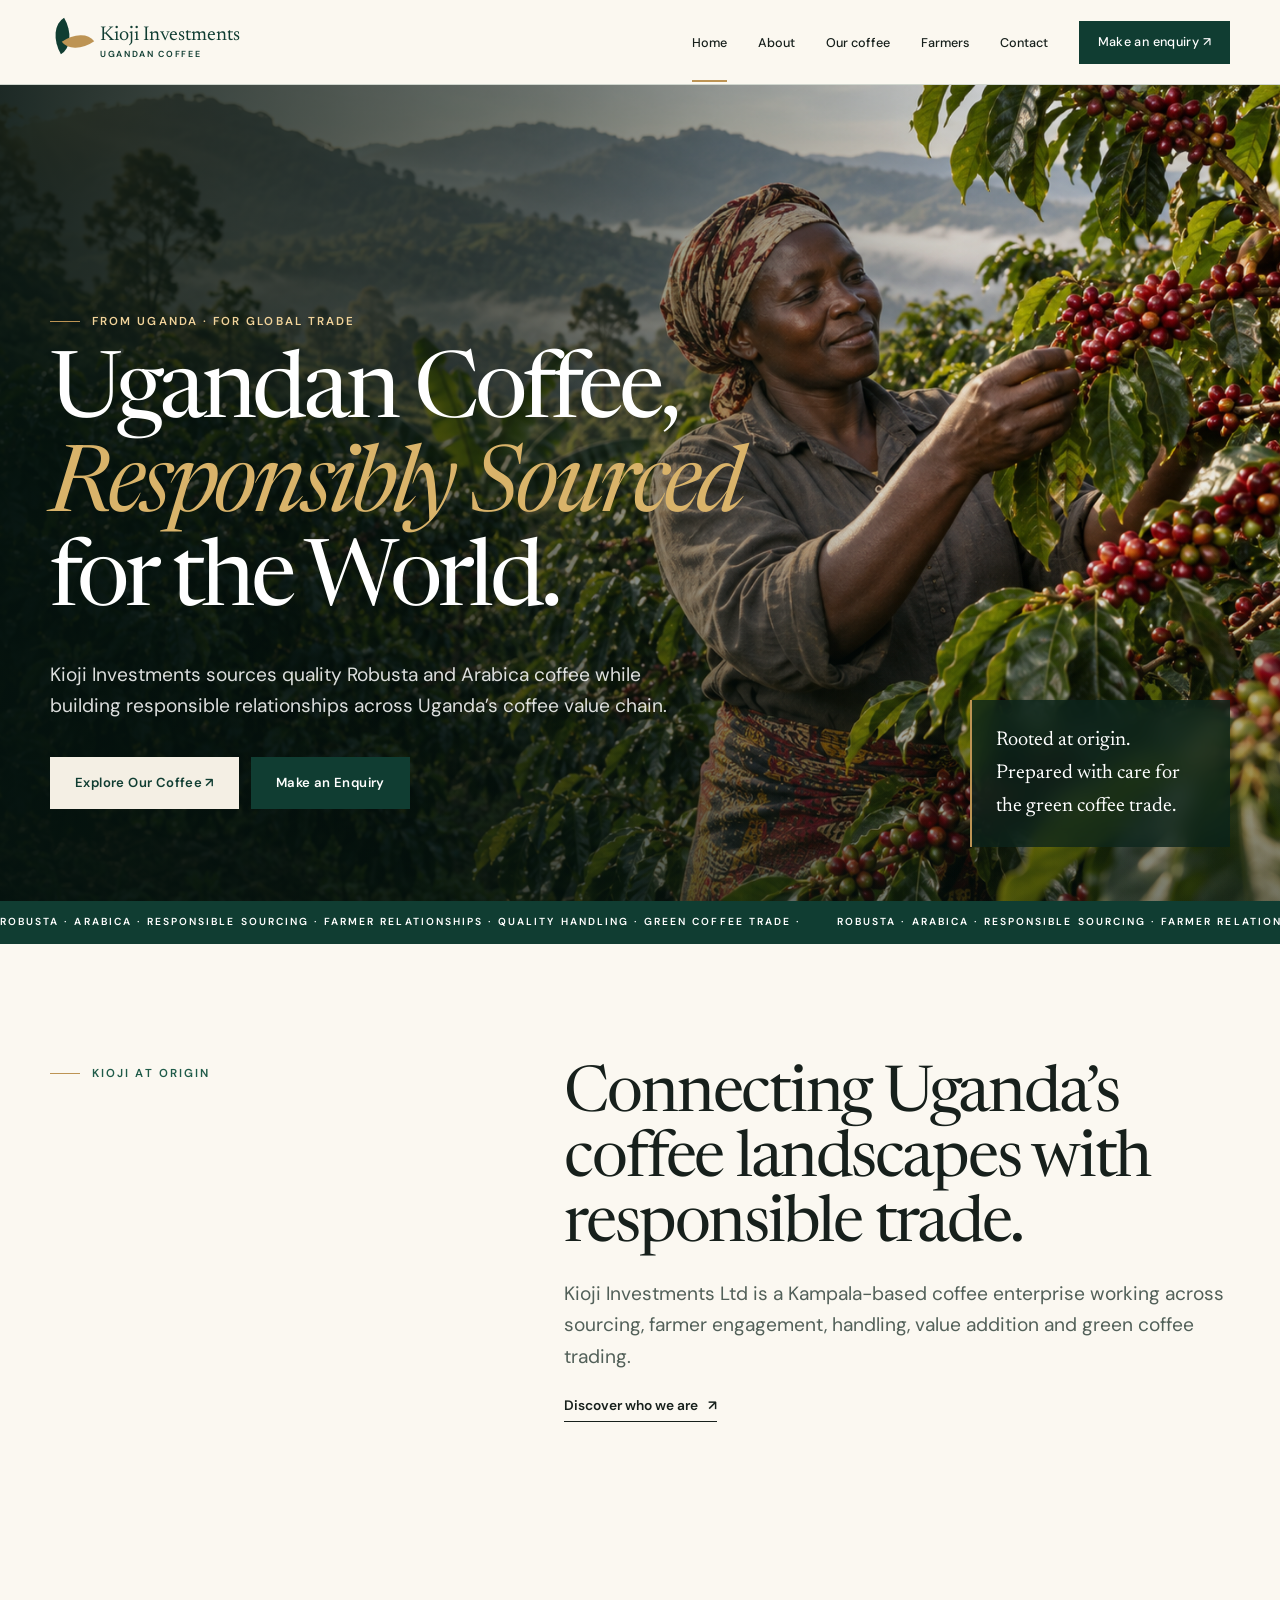
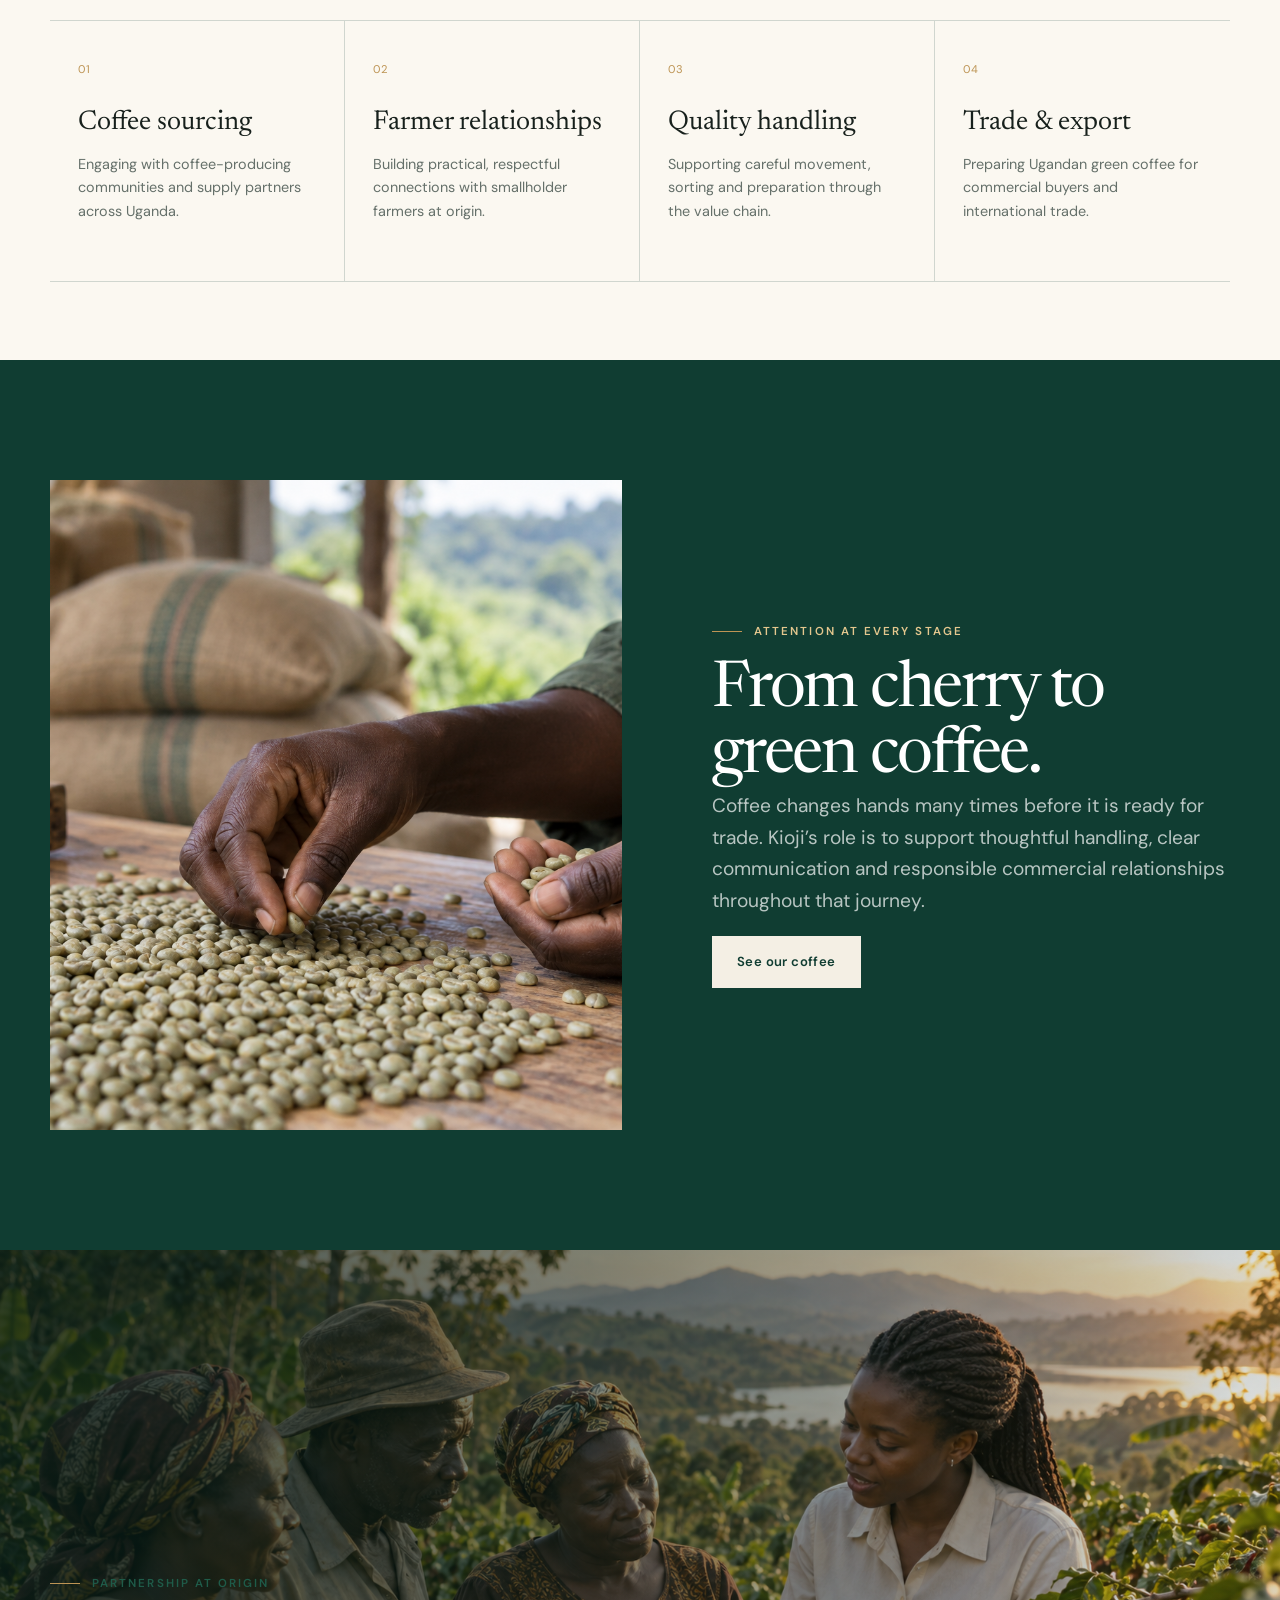
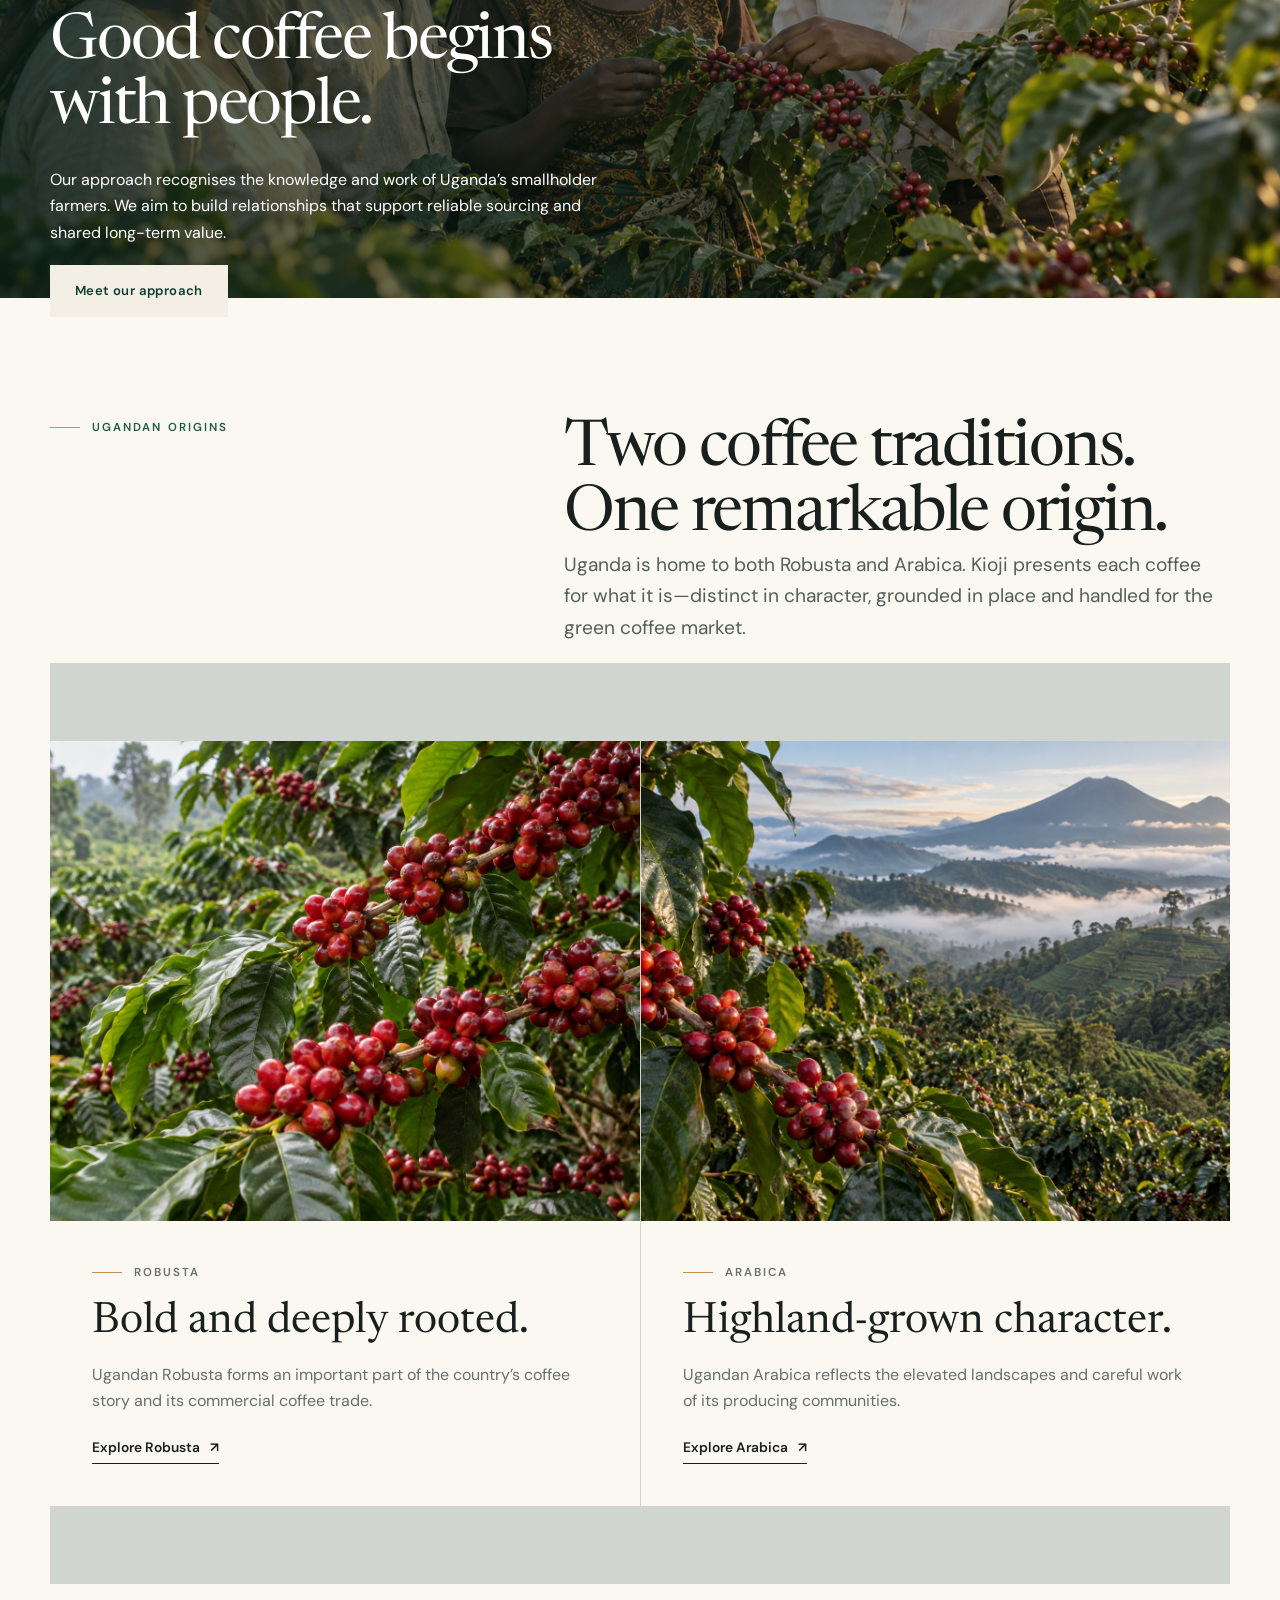
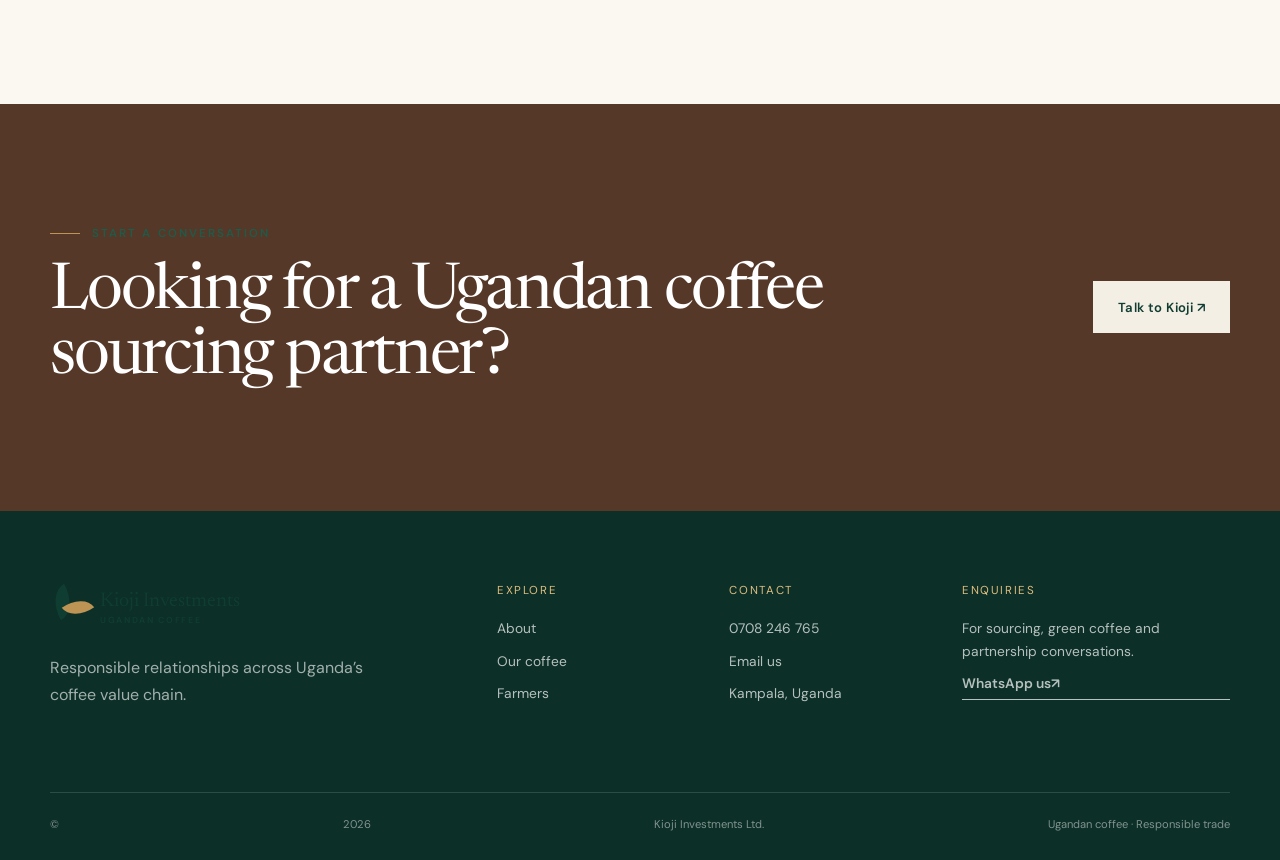
==== index.html @ 65d6e194 "Build complete Kioji Investments website" ====
<!doctype html><html lang="en"><head><meta charset="utf-8"><meta name="viewport" content="width=device-width,initial-scale=1"><title>Kioji Investments Ltd | Ugandan Coffee Sourcing & Export</title><meta name="description" content="Kioji Investments sources Ugandan Robusta and Arabica coffee and works responsibly across Uganda's coffee value chain."><link rel="icon" href="favicon.svg"><link rel="stylesheet" href="assets/styles.css"></head><body>
<header class="site-header"><div class="container header-inner"><a class="brand" href="index.html"><span class="brand-mark"></span><span class="brand-text">Kioji Investments<small>Ugandan coffee</small></span></a><button class="menu-toggle" aria-expanded="false" aria-label="Open navigation">Menu</button><nav class="nav"><a class="active" href="index.html">Home</a><a href="about.html">About</a><a href="coffee.html">Our coffee</a><a href="farmers.html">Farmers</a><a href="contact.html">Contact</a><a class="btn" href="contact.html">Make an enquiry ↗</a></nav></div></header>
<main>
<section class="hero"><div class="hero-media"><img src="assets/images/hero-ugandan-coffee-farmer.png" alt="Coffee farmer harvesting ripe cherries on a Ugandan farm"></div><div class="container"><div class="hero-content"><p class="eyebrow">From Uganda · For global trade</p><h1>Ugandan Coffee, <span>Responsibly Sourced</span> for the World.</h1><p class="hero-copy">Kioji Investments sources quality Robusta and Arabica coffee while building responsible relationships across Uganda’s coffee value chain.</p><div class="actions"><a class="btn btn-light" href="coffee.html">Explore Our Coffee ↗</a><a class="btn" href="contact.html">Make an Enquiry</a></div></div></div><aside class="hero-note">Rooted at origin. Prepared with care for the green coffee trade.</aside></section>
<div class="ticker"><span>Robusta · Arabica · Responsible sourcing · Farmer relationships · Quality handling · Green coffee trade ·</span><span>Robusta · Arabica · Responsible sourcing · Farmer relationships · Quality handling · Green coffee trade ·</span></div>
<section class="section"><div class="container intro-grid reveal"><div><p class="eyebrow">Kioji at origin</p></div><div><h2>Connecting Uganda’s coffee landscapes with responsible trade.</h2><div class="intro-text"><p class="lede">Kioji Investments Ltd is a Kampala-based coffee enterprise working across sourcing, farmer engagement, handling, value addition and green coffee trading.</p><a class="link" href="about.html">Discover who we are</a></div></div></div></section>
<section class="section-sm"><div class="container pillars reveal"><article class="pillar"><span class="number">01</span><h3>Coffee sourcing</h3><p>Engaging with coffee-producing communities and supply partners across Uganda.</p></article><article class="pillar"><span class="number">02</span><h3>Farmer relationships</h3><p>Building practical, respectful connections with smallholder farmers at origin.</p></article><article class="pillar"><span class="number">03</span><h3>Quality handling</h3><p>Supporting careful movement, sorting and preparation through the value chain.</p></article><article class="pillar"><span class="number">04</span><h3>Trade & export</h3><p>Preparing Ugandan green coffee for commercial buyers and international trade.</p></article></div></section>
<section class="section dark"><div class="container split reveal"><div class="image-frame image-tall"><img src="assets/images/green-bean-inspection.png" alt="Green coffee beans being inspected by hand"></div><div><p class="eyebrow">Attention at every stage</p><h2>From cherry to green coffee.</h2><p class="lede">Coffee changes hands many times before it is ready for trade. Kioji’s role is to support thoughtful handling, clear communication and responsible commercial relationships throughout that journey.</p><a class="btn btn-light" href="coffee.html">See our coffee</a></div></div></section>
<section class="photo-band"><img src="assets/images/farmer-partnership.png" alt="Coffee farmers discussing ripe cherries with a sourcing representative"><div class="photo-band-content reveal"><p class="eyebrow">Partnership at origin</p><h2>Good coffee begins with people.</h2><p>Our approach recognises the knowledge and work of Uganda’s smallholder farmers. We aim to build relationships that support reliable sourcing and shared long-term value.</p><a class="btn btn-light" href="farmers.html">Meet our approach</a></div></section>
<section class="section"><div class="container"><div class="intro-grid reveal"><p class="eyebrow">Ugandan origins</p><div><h2>Two coffee traditions. One remarkable origin.</h2><p class="lede">Uganda is home to both Robusta and Arabica. Kioji presents each coffee for what it is—distinct in character, grounded in place and handled for the green coffee market.</p></div></div><div class="coffee-showcase section-sm reveal"><article class="coffee-panel"><div class="photo"><img src="assets/images/robusta-cherries.png" alt="Ripe Robusta coffee cherries"></div><div class="coffee-copy"><p class="eyebrow">Robusta</p><h3>Bold and deeply rooted.</h3><p>Ugandan Robusta forms an important part of the country’s coffee story and its commercial coffee trade.</p><a class="link" href="coffee.html#robusta">Explore Robusta</a></div></article><article class="coffee-panel"><div class="photo"><img src="assets/images/arabica-highlands.png" alt="Arabica coffee growing in Uganda's highlands"></div><div class="coffee-copy"><p class="eyebrow">Arabica</p><h3>Highland-grown character.</h3><p>Ugandan Arabica reflects the elevated landscapes and careful work of its producing communities.</p><a class="link" href="coffee.html#arabica">Explore Arabica</a></div></article></div></div></section>
<section class="section cta"><div class="container cta-inner reveal"><div><p class="eyebrow">Start a conversation</p><h2>Looking for a Ugandan coffee sourcing partner?</h2></div><a class="btn btn-light" href="contact.html">Talk to Kioji ↗</a></div></section>
</main>
<footer class="site-footer"><div class="container"><div class="footer-grid"><div class="footer-brand"><a class="brand" href="index.html"><span class="brand-mark"></span><span class="brand-text">Kioji Investments<small>Ugandan coffee</small></span></a><p>Responsible relationships across Uganda’s coffee value chain.</p></div><div class="footer-col"><h3>Explore</h3><a href="about.html">About</a><a href="coffee.html">Our coffee</a><a href="farmers.html">Farmers</a></div><div class="footer-col"><h3>Contact</h3><a href="tel:+256708246765">0708 246 765</a><a href="mailto:aruoivan66@gmail.com">Email us</a><p>Kampala, Uganda</p></div><div class="footer-col"><h3>Enquiries</h3><p>For sourcing, green coffee and partnership conversations.</p><a class="link" href="https://wa.me/256708246765">WhatsApp us</a></div></div><div class="footer-bottom">© <span data-year></span> Kioji Investments Ltd.<span>Ugandan coffee · Responsible trade</span></div></div></footer><script src="assets/script.js"></script></body></html>
---- assets/styles.css ----
@import url('https://fonts.googleapis.com/css2?family=DM+Sans:wght@400;500;600&family=Newsreader:opsz,wght@6..72,400;6..72,500&display=swap');

:root{--green:#103d32;--green-2:#1f5b49;--brown:#563829;--cream:#f4efe4;--paper:#fbf8f1;--gold:#bd9454;--ink:#17201c;--muted:#65706a;--line:rgba(16,61,50,.18);--serif:'Newsreader',Georgia,serif;--sans:'DM Sans',Arial,sans-serif}
*{box-sizing:border-box}html{scroll-behavior:smooth}body{margin:0;background:var(--paper);color:var(--ink);font-family:var(--sans);font-size:16px;line-height:1.65}body.menu-open{overflow:hidden}img{display:block;width:100%;height:100%;object-fit:cover}a{color:inherit;text-decoration:none}button,input,textarea{font:inherit}.container{width:min(1180px,calc(100% - 48px));margin-inline:auto}.eyebrow{display:flex;align-items:center;gap:12px;margin:0 0 18px;color:var(--green-2);font-size:.72rem;font-weight:600;letter-spacing:.18em;text-transform:uppercase}.eyebrow:before{content:'';width:30px;height:1px;background:var(--gold)}h1,h2,h3{font-family:var(--serif);font-weight:400;line-height:1.02;margin:0}h1{font-size:clamp(3.1rem,7.2vw,7rem);letter-spacing:-.045em}h2{font-size:clamp(2.5rem,5vw,4.8rem);letter-spacing:-.035em}h3{font-size:clamp(1.55rem,2.2vw,2.25rem)}p{margin:0 0 1.2rem}.lede{font-size:clamp(1.05rem,1.5vw,1.25rem);color:#526059;max-width:660px}.btn{display:inline-flex;align-items:center;justify-content:center;gap:12px;min-height:52px;padding:0 24px;border:1px solid var(--green);background:var(--green);color:#fff;font-size:.82rem;font-weight:600;letter-spacing:.03em;transition:.25s}.btn:hover{background:var(--brown);border-color:var(--brown);transform:translateY(-2px)}.btn-light{background:var(--cream);border-color:var(--cream);color:var(--green)}.btn-outline{background:transparent;color:var(--green)}.btn-outline:hover{color:#fff}.link{display:inline-flex;gap:10px;align-items:center;border-bottom:1px solid currentColor;padding-bottom:4px;font-size:.86rem;font-weight:600}.link:after{content:'↗'}

.site-header{position:relative;z-index:40;background:rgba(251,248,241,.95);border-bottom:1px solid var(--line)}.header-inner{height:84px;display:flex;align-items:center;justify-content:space-between}.brand{display:flex;align-items:center;gap:12px;color:var(--green)}.brand-mark{width:38px;height:46px;position:relative}.brand-mark:before,.brand-mark:after{content:'';position:absolute;background:var(--green);border-radius:100% 0 100% 0}.brand-mark:before{width:21px;height:30px;left:2px;top:2px;transform:rotate(-30deg)}.brand-mark:after{width:18px;height:27px;right:1px;top:9px;transform:rotate(55deg);background:var(--gold)}.brand-text{font-family:var(--serif);font-size:1.25rem;line-height:.9}.brand-text small{display:block;margin-top:7px;font-family:var(--sans);font-size:.55rem;font-weight:600;letter-spacing:.19em;text-transform:uppercase}.nav{display:flex;align-items:center;gap:31px}.nav a{font-size:.79rem;font-weight:500}.nav a:not(.btn){padding:31px 0 27px;border-bottom:2px solid transparent}.nav a.active,.nav a:not(.btn):hover{border-color:var(--gold)}.nav .btn{min-height:43px;padding-inline:18px}.menu-toggle{display:none;border:1px solid var(--line);background:none;width:48px;height:44px;color:var(--green)}

.hero{position:relative;min-height:calc(100svh - 84px);display:grid;align-items:end;color:#fff;overflow:hidden;background:#142b24}.hero-media{position:absolute;inset:0}.hero-media:after{content:'';position:absolute;inset:0;background:linear-gradient(90deg,rgba(5,19,15,.9) 0%,rgba(5,19,15,.54) 43%,rgba(5,19,15,.08) 75%),linear-gradient(0deg,rgba(5,19,15,.48),transparent 45%)}.hero-media img{object-position:center}.hero-content{position:relative;z-index:1;padding:80px 0 92px;width:min(760px,70%)}.hero .eyebrow{color:#f2d49b}.hero h1 span{color:#d9b36a;font-style:italic}.hero-copy{max-width:650px;margin:28px 0 35px;font-size:clamp(1.05rem,1.5vw,1.25rem);color:rgba(255,255,255,.86)}.actions{display:flex;gap:12px;flex-wrap:wrap}.hero-note{position:absolute;z-index:2;right:max(24px,calc((100% - 1180px)/2));bottom:54px;width:260px;padding:24px;border-left:2px solid var(--gold);background:rgba(9,34,27,.74);backdrop-filter:blur(12px);font-family:var(--serif);font-size:1.25rem}.ticker{background:var(--green);color:#fff;overflow:hidden;padding:13px 0;font-size:.64rem;font-weight:600;letter-spacing:.2em;text-transform:uppercase;white-space:nowrap}.ticker span{display:inline-block;padding-right:36px}.section{padding:120px 0}.section-sm{padding:78px 0}.intro-grid{display:grid;grid-template-columns:.75fr 1.25fr;gap:9vw;align-items:start}.intro-grid h2{max-width:700px}.intro-text{padding-top:18px}.split{display:grid;grid-template-columns:1.05fr .95fr;gap:7vw;align-items:center}.image-tall{height:650px}.image-frame{position:relative}.image-frame:after{content:'';position:absolute;inset:18px -18px -18px 18px;border:1px solid var(--gold);z-index:-1}.dark{background:var(--green);color:#fff}.dark .eyebrow{color:#e4c78e}.dark .lede{color:rgba(255,255,255,.7)}

.pillars{display:grid;grid-template-columns:repeat(4,1fr);border-top:1px solid var(--line);border-bottom:1px solid var(--line)}.pillar{padding:34px 28px 38px;border-right:1px solid var(--line)}.pillar:last-child{border:0}.number{color:var(--gold);font-size:.7rem;letter-spacing:.13em}.pillar h3{margin:28px 0 16px;font-size:1.7rem}.pillar p{font-size:.9rem;color:var(--muted)}.photo-band{height:72vh;min-height:520px;position:relative;color:#fff}.photo-band:after{content:'';position:absolute;inset:0;background:linear-gradient(90deg,rgba(9,30,24,.82),rgba(9,30,24,.12))}.photo-band-content{position:absolute;z-index:2;left:max(24px,calc((100% - 1180px)/2));top:50%;transform:translateY(-50%);max-width:560px}.photo-band h2{margin-bottom:25px}

.coffee-showcase{display:grid;grid-template-columns:1fr 1fr;gap:1px;background:var(--line)}.coffee-panel{background:var(--paper);position:relative}.coffee-panel .photo{height:480px}.coffee-copy{padding:42px}.coffee-copy h3{font-size:2.7rem;margin:8px 0 18px}.coffee-copy p{color:var(--muted)}.process{counter-reset:step;display:grid;grid-template-columns:repeat(5,1fr);margin-top:55px;border-top:1px solid rgba(255,255,255,.25)}.process-item{counter-increment:step;padding:30px 26px;border-right:1px solid rgba(255,255,255,.2)}.process-item:before{content:'0' counter(step);display:block;color:var(--gold);font-size:.72rem;margin-bottom:30px}.process-item h3{font-family:var(--sans);font-size:1rem;font-weight:600;margin-bottom:12px}.process-item p{font-size:.82rem;color:rgba(255,255,255,.65)}

.cta{background:var(--brown);color:#fff}.cta-inner{display:flex;align-items:center;justify-content:space-between;gap:50px}.cta h2{max-width:780px}.page-hero{padding:100px 0 70px;background:var(--cream)}.page-hero-grid{display:grid;grid-template-columns:1fr 1fr;gap:7vw;align-items:end}.page-hero h1{font-size:clamp(3.6rem,7vw,6.5rem)}.page-hero p{max-width:520px;color:var(--muted);font-size:1.1rem}.page-image{height:620px}.value-list{display:grid;grid-template-columns:repeat(3,1fr);margin-top:55px;border-top:1px solid var(--line)}.value{padding:34px 30px 20px 0}.value+.value{border-left:1px solid var(--line);padding-left:30px}.value p{color:var(--muted);font-size:.93rem}.editorial-grid{display:grid;grid-template-columns:1fr 1fr;gap:24px}.editorial-grid .wide{grid-column:1/-1;height:560px}.editorial-grid .half{height:500px}.caption{padding-top:12px;font-size:.72rem;color:var(--muted);letter-spacing:.08em;text-transform:uppercase}.contact-grid{display:grid;grid-template-columns:.85fr 1.15fr;gap:8vw}.contact-details{margin-top:48px;border-top:1px solid var(--line)}.contact-row{display:block;padding:22px 0;border-bottom:1px solid var(--line)}.contact-row small{display:block;color:var(--muted);font-size:.72rem;text-transform:uppercase;letter-spacing:.13em;margin-bottom:6px}.contact-row strong{font-size:1.1rem}.form{background:var(--cream);padding:48px}.field{margin-bottom:22px}.field label{display:block;font-size:.76rem;font-weight:600;margin-bottom:7px}.field input,.field textarea{width:100%;border:0;border-bottom:1px solid #9ba49f;background:transparent;padding:12px 0;outline:none}.field input:focus,.field textarea:focus{border-color:var(--green)}.field textarea{height:120px;resize:vertical}.whatsapp{margin-top:20px;background:#1f6b4d;border-color:#1f6b4d}

.site-footer{background:#0c2f27;color:#fff;padding:74px 0 26px}.footer-grid{display:grid;grid-template-columns:1.5fr .7fr .7fr 1fr;gap:45px}.footer-brand p{max-width:360px;color:rgba(255,255,255,.62);margin-top:24px}.footer-col h3{font-family:var(--sans);font-size:.72rem;letter-spacing:.14em;text-transform:uppercase;margin-bottom:20px;color:#dfbd7f}.footer-col a,.footer-col p{display:block;color:rgba(255,255,255,.7);font-size:.86rem;margin:0 0 10px}.footer-bottom{display:flex;justify-content:space-between;margin-top:65px;padding-top:22px;border-top:1px solid rgba(255,255,255,.14);font-size:.7rem;color:rgba(255,255,255,.48)}

.reveal{opacity:0;transform:translateY(24px);transition:.7s ease}.reveal.visible{opacity:1;transform:none}
@media(max-width:900px){.container{width:min(100% - 32px,720px)}.header-inner{height:72px}.menu-toggle{display:block}.nav{position:fixed;inset:72px 0 0;background:var(--paper);display:flex;flex-direction:column;align-items:stretch;gap:0;padding:35px 24px;transform:translateX(100%);transition:.3s}.nav.open{transform:none}.nav a:not(.btn){padding:18px 0;border-bottom:1px solid var(--line);font-family:var(--serif);font-size:1.7rem}.nav .btn{margin-top:26px}.hero{min-height:800px}.hero-content{width:100%;padding-bottom:70px}.hero-note{display:none}.hero-media img{object-position:64% center}.section{padding:85px 0}.intro-grid,.split,.page-hero-grid,.contact-grid{grid-template-columns:1fr;gap:48px}.pillars{grid-template-columns:1fr 1fr}.pillar:nth-child(2){border-right:0}.pillar:nth-child(-n+2){border-bottom:1px solid var(--line)}.process{grid-template-columns:1fr 1fr}.process-item{border-bottom:1px solid rgba(255,255,255,.2)}.coffee-showcase{grid-template-columns:1fr}.page-image{height:500px}.value-list{grid-template-columns:1fr}.value+.value{border-left:0;border-top:1px solid var(--line);padding-left:0}.footer-grid{grid-template-columns:1fr 1fr}.image-tall{height:520px}}
@media(max-width:560px){h1{font-size:3.4rem}.container{width:calc(100% - 28px)}.brand-text{font-size:1.1rem}.hero{min-height:730px}.hero-media:after{background:linear-gradient(0deg,rgba(5,19,15,.92) 0%,rgba(5,19,15,.28) 78%)}.hero-media img{object-position:66% center}.hero-content{padding-bottom:52px}.hero-copy{font-size:.98rem;margin:20px 0 28px}.actions{display:grid}.actions .btn{width:100%}.pillars,.process{grid-template-columns:1fr}.pillar{border-right:0;border-bottom:1px solid var(--line)}.coffee-panel .photo{height:350px}.coffee-copy{padding:30px 22px}.photo-band{height:650px}.page-hero{padding:70px 0 55px}.page-hero h1{font-size:3.55rem}.page-image{height:410px}.editorial-grid{grid-template-columns:1fr}.editorial-grid .wide{grid-column:auto;height:390px}.editorial-grid .half{height:390px}.form{padding:30px 22px}.cta-inner{display:block}.cta .btn{margin-top:28px;width:100%}.footer-grid{grid-template-columns:1fr}.footer-bottom{display:block}.footer-bottom span{display:block;margin-top:8px}}
@media(prefers-reduced-motion:reduce){*{scroll-behavior:auto}.reveal{opacity:1;transform:none;transition:none}}
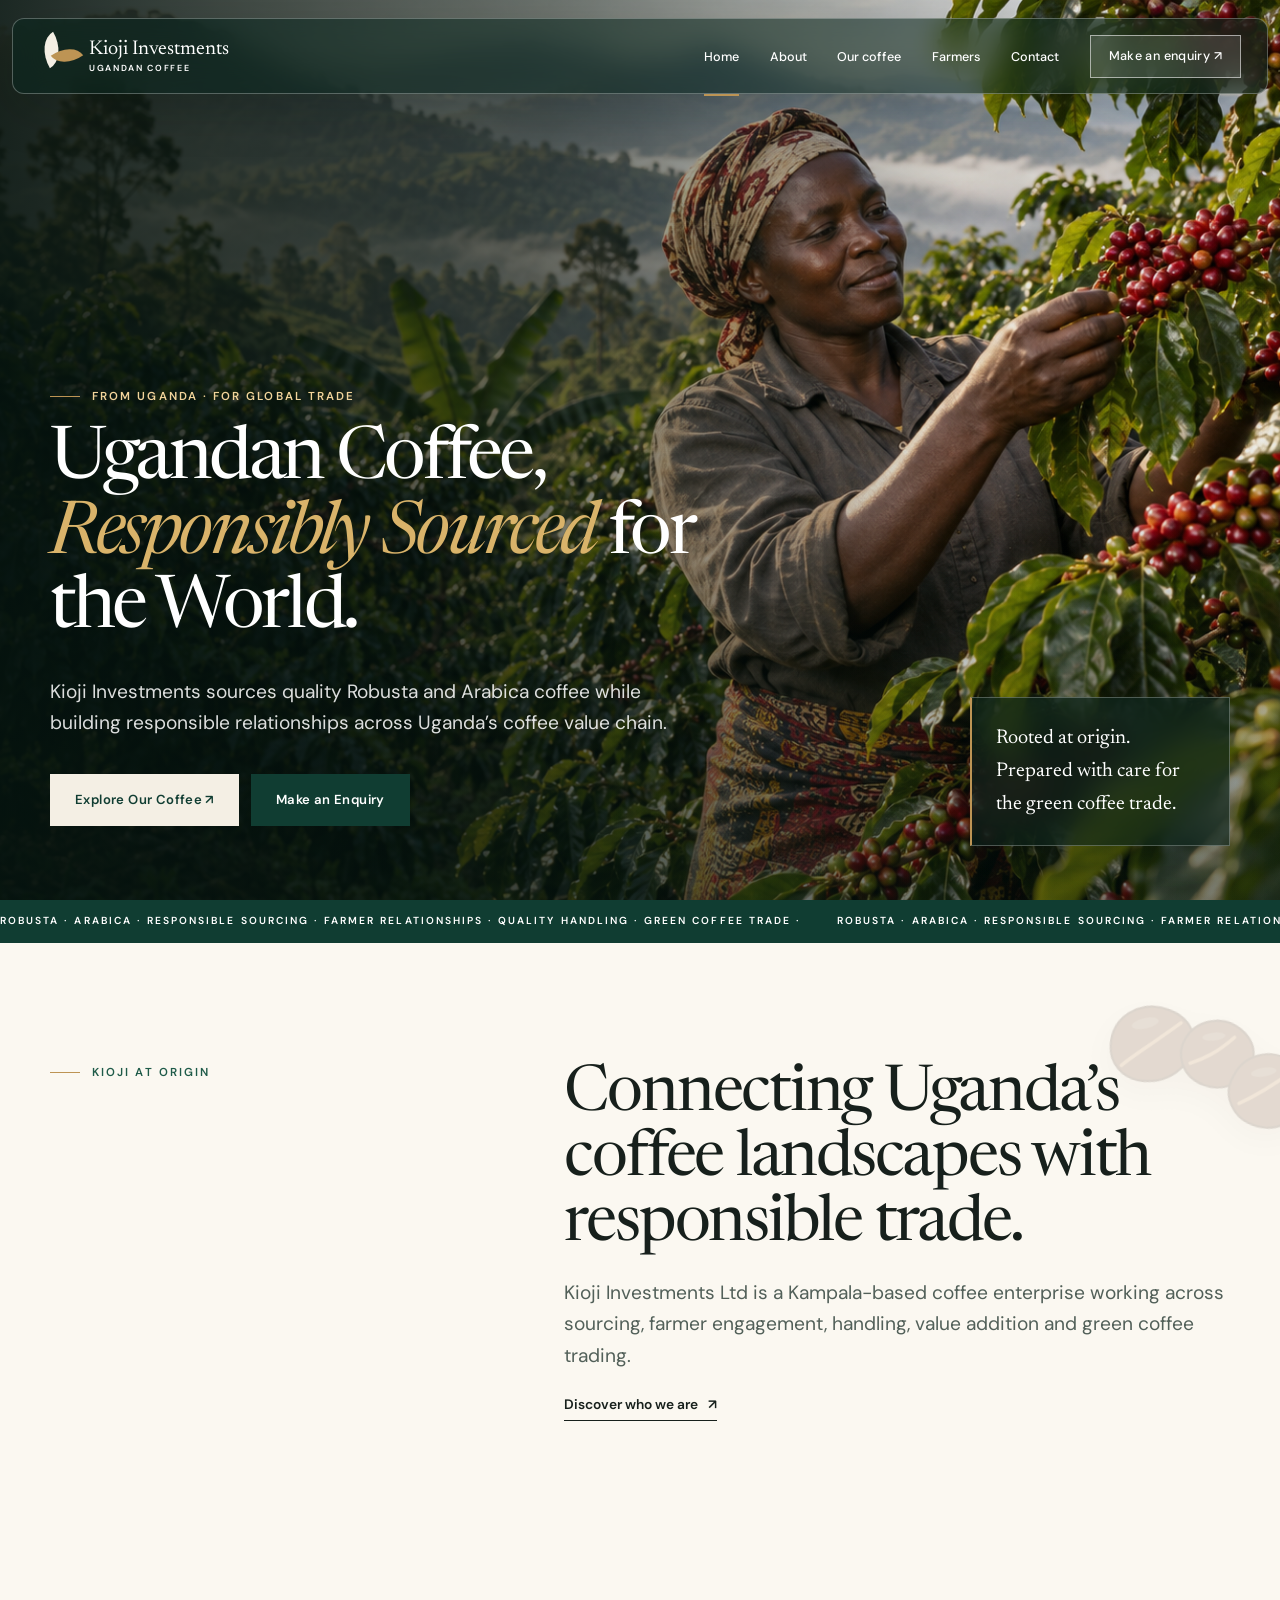
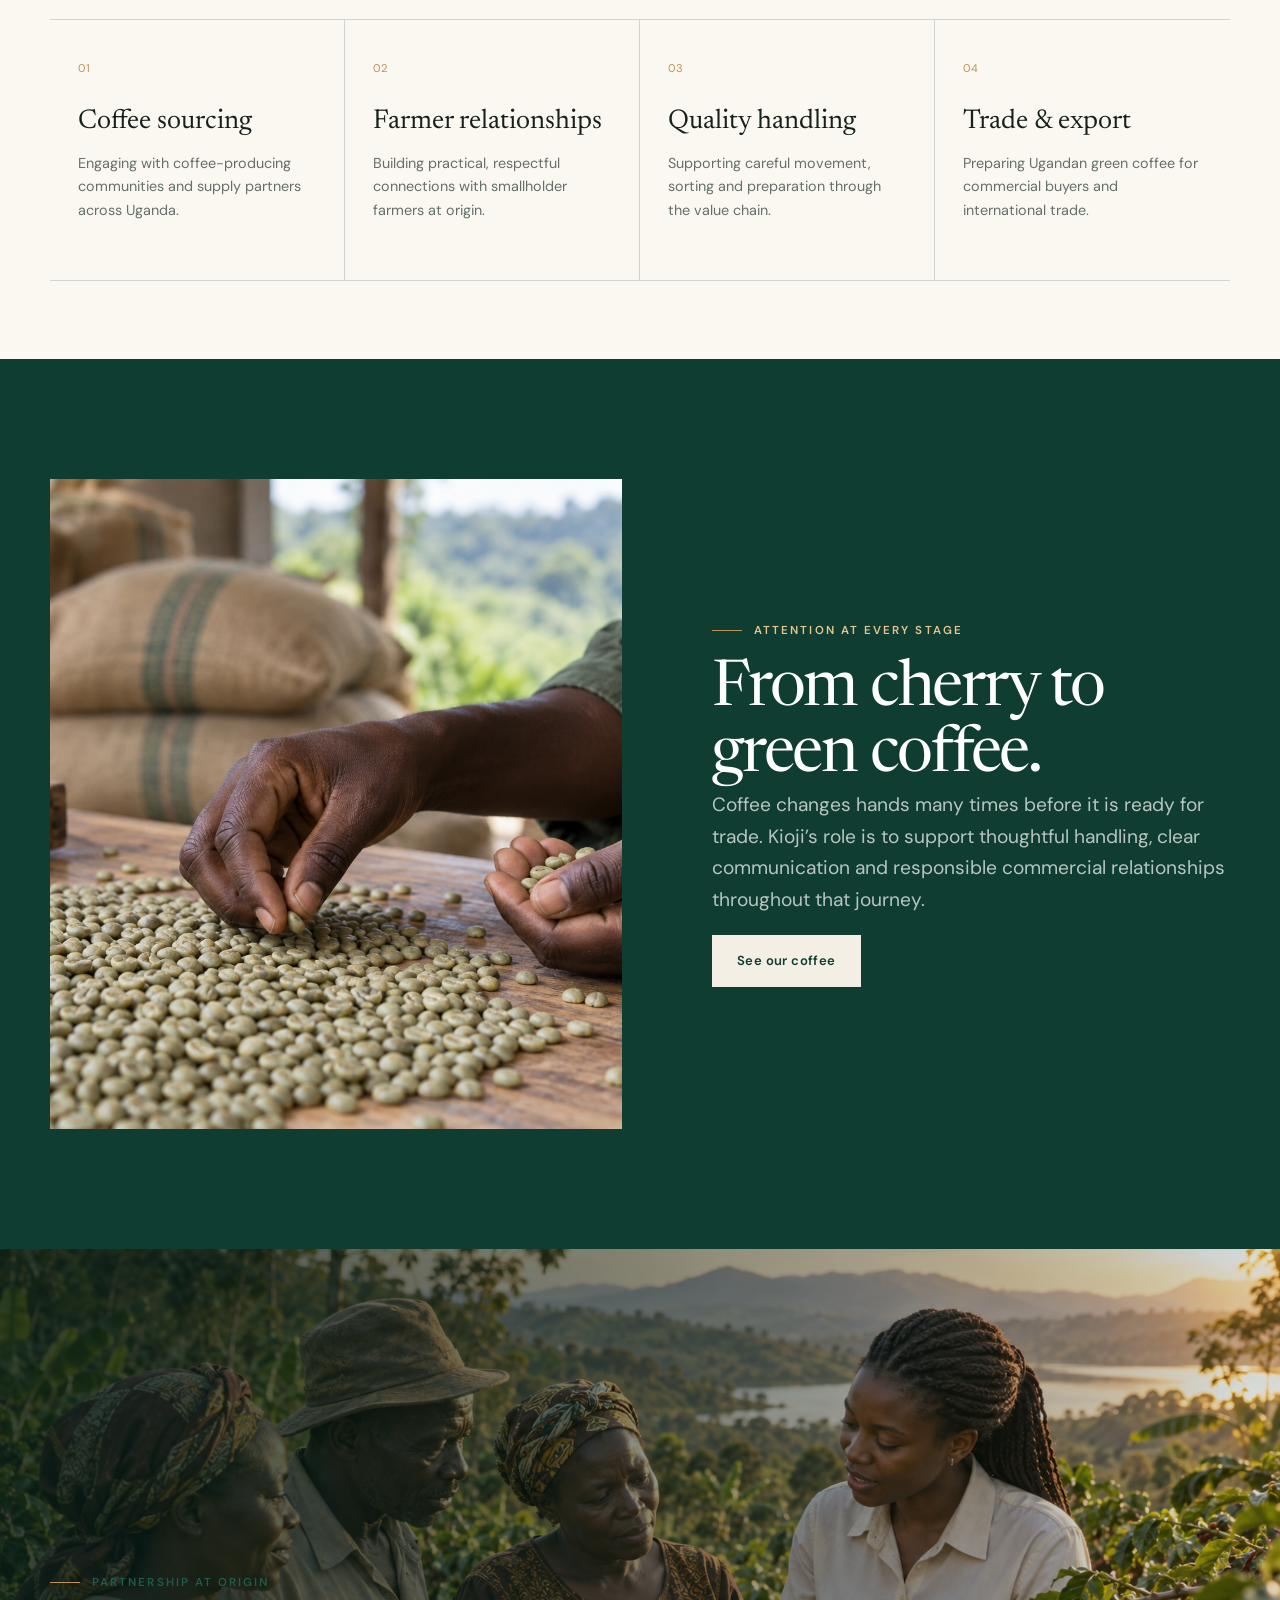
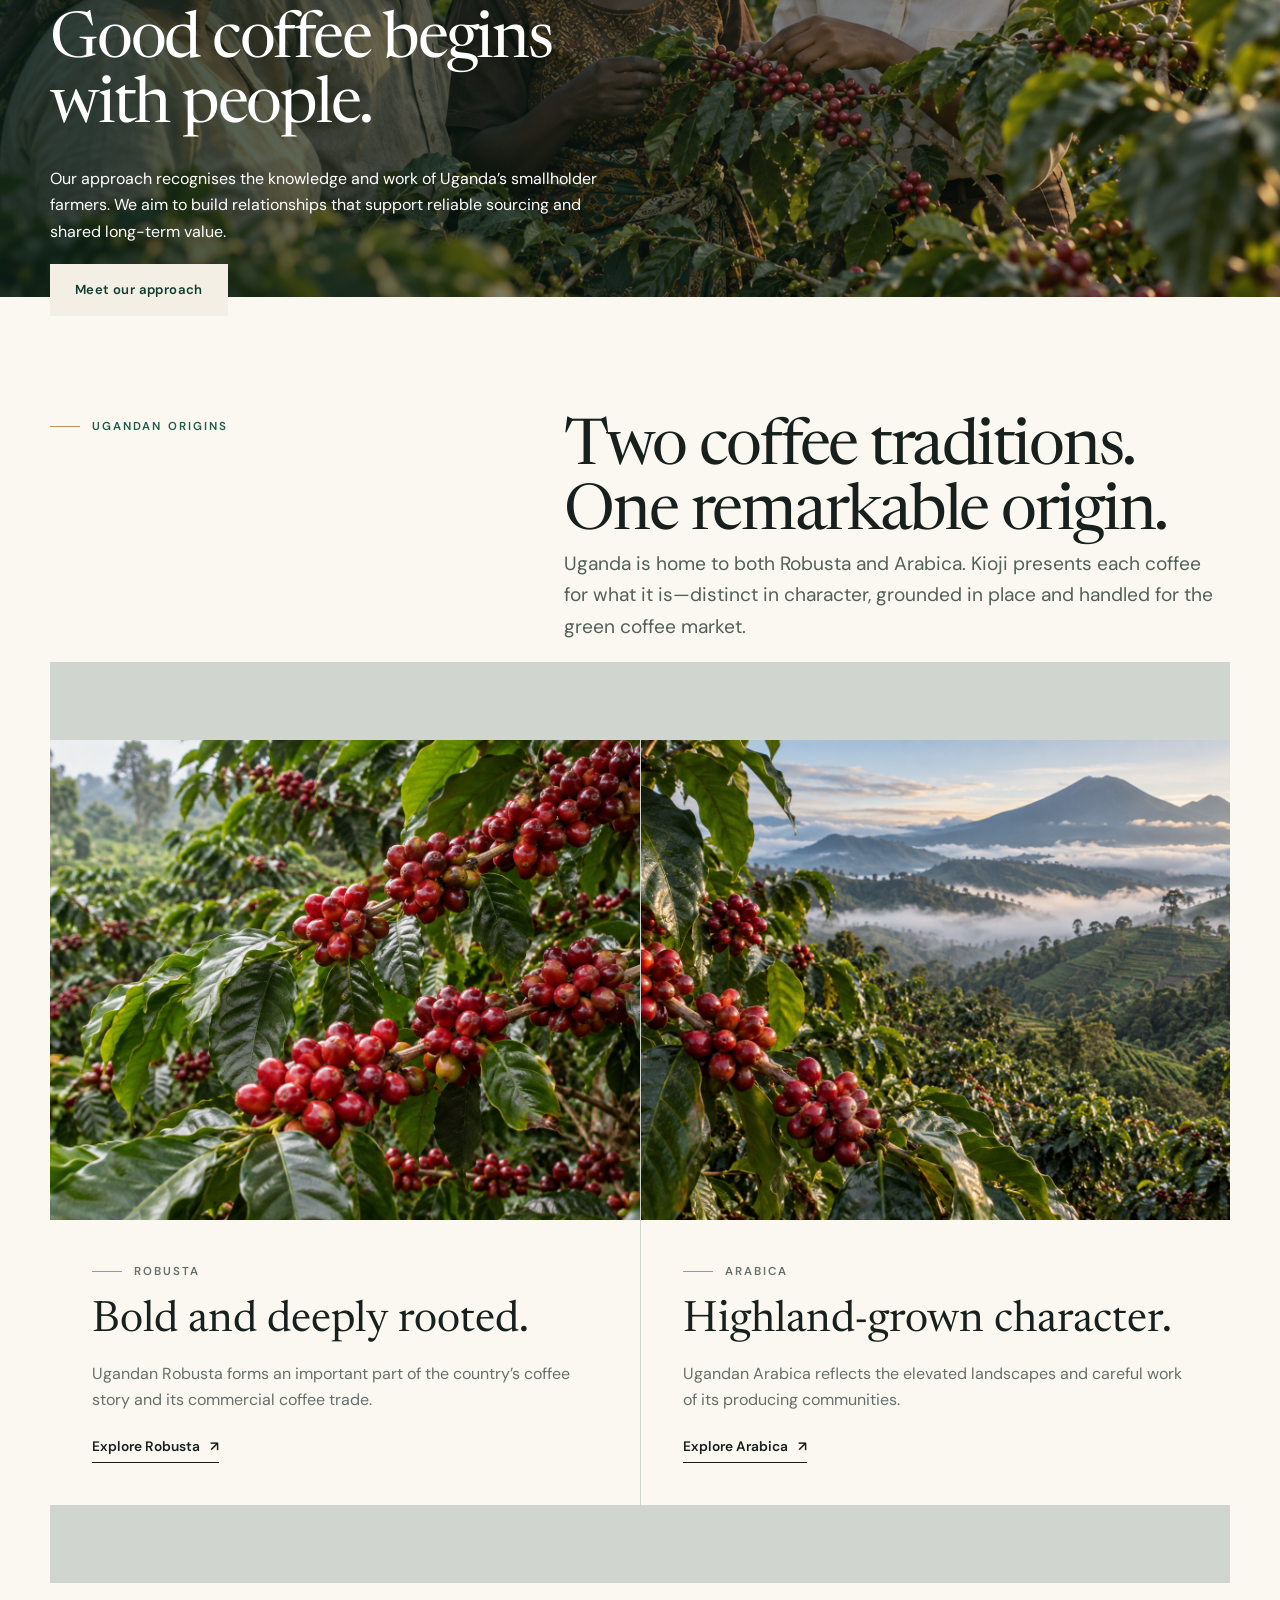
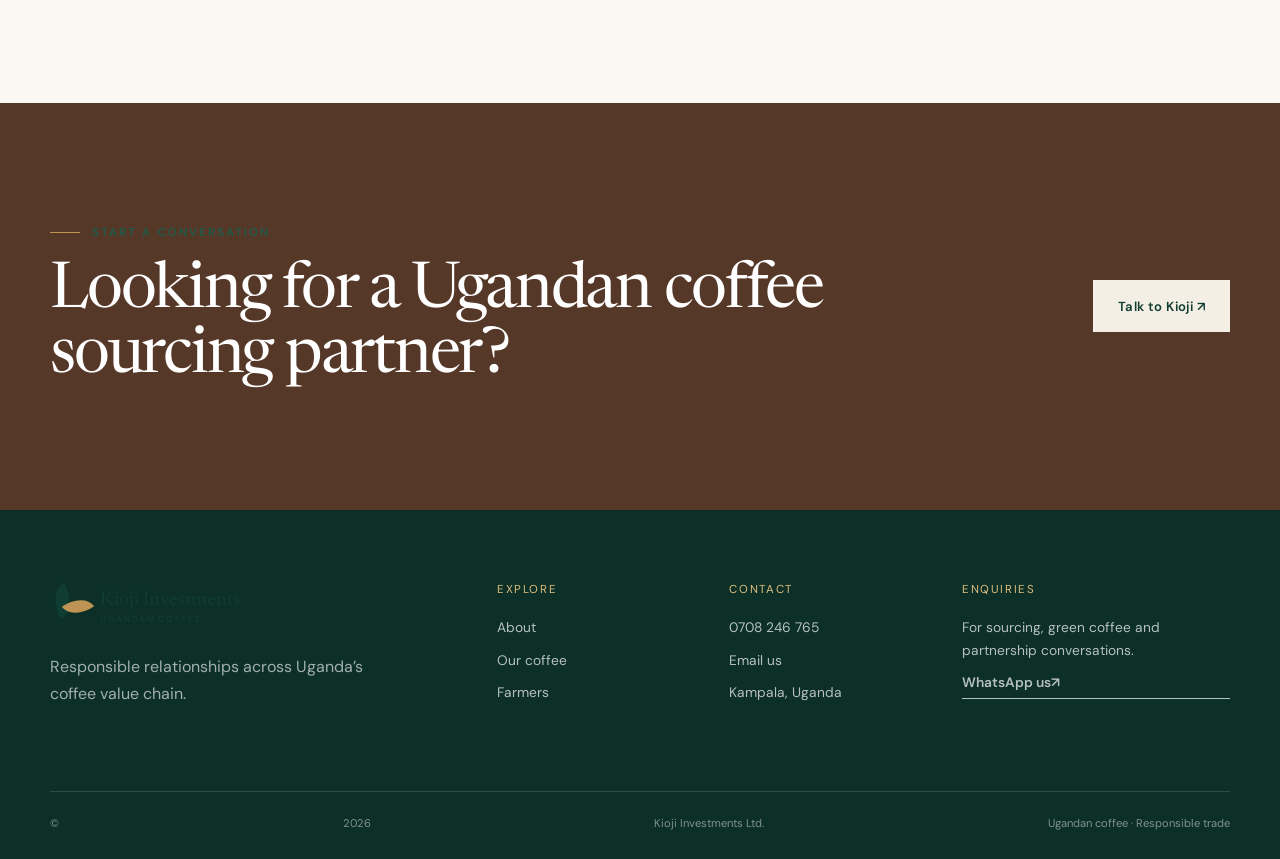
==== commit 91682103: "Extend glass navigation and add bean artwork accents" ====
--- a/index.html
+++ b/index.html
@@ -1,9 +1,9 @@
-<!doctype html><html lang="en"><head><meta charset="utf-8"><meta name="viewport" content="width=device-width,initial-scale=1"><title>Kioji Investments Ltd | Ugandan Coffee Sourcing & Export</title><meta name="description" content="Kioji Investments sources Ugandan Robusta and Arabica coffee and works responsibly across Uganda's coffee value chain."><link rel="icon" href="favicon.svg"><link rel="stylesheet" href="assets/styles.css"></head><body>
+<!doctype html><html lang="en"><head><meta charset="utf-8"><meta name="viewport" content="width=device-width,initial-scale=1"><title>Kioji Investments Ltd | Ugandan Coffee Sourcing & Export</title><meta name="description" content="Kioji Investments sources Ugandan Robusta and Arabica coffee and works responsibly across Uganda's coffee value chain."><link rel="icon" href="favicon.svg"><link rel="stylesheet" href="assets/styles.css"></head><body class="home-page">
 <header class="site-header"><div class="container header-inner"><a class="brand" href="index.html"><span class="brand-mark"></span><span class="brand-text">Kioji Investments<small>Ugandan coffee</small></span></a><button class="menu-toggle" aria-expanded="false" aria-label="Open navigation">Menu</button><nav class="nav"><a class="active" href="index.html">Home</a><a href="about.html">About</a><a href="coffee.html">Our coffee</a><a href="farmers.html">Farmers</a><a href="contact.html">Contact</a><a class="btn" href="contact.html">Make an enquiry ↗</a></nav></div></header>
 <main>
 <section class="hero"><div class="hero-media"><img src="assets/images/hero-ugandan-coffee-farmer.png" alt="Coffee farmer harvesting ripe cherries on a Ugandan farm"></div><div class="container"><div class="hero-content"><p class="eyebrow">From Uganda · For global trade</p><h1>Ugandan Coffee, <span>Responsibly Sourced</span> for the World.</h1><p class="hero-copy">Kioji Investments sources quality Robusta and Arabica coffee while building responsible relationships across Uganda’s coffee value chain.</p><div class="actions"><a class="btn btn-light" href="coffee.html">Explore Our Coffee ↗</a><a class="btn" href="contact.html">Make an Enquiry</a></div></div></div><aside class="hero-note">Rooted at origin. Prepared with care for the green coffee trade.</aside></section>
 <div class="ticker"><span>Robusta · Arabica · Responsible sourcing · Farmer relationships · Quality handling · Green coffee trade ·</span><span>Robusta · Arabica · Responsible sourcing · Farmer relationships · Quality handling · Green coffee trade ·</span></div>
-<section class="section"><div class="container intro-grid reveal"><div><p class="eyebrow">Kioji at origin</p></div><div><h2>Connecting Uganda’s coffee landscapes with responsible trade.</h2><div class="intro-text"><p class="lede">Kioji Investments Ltd is a Kampala-based coffee enterprise working across sourcing, farmer engagement, handling, value addition and green coffee trading.</p><a class="link" href="about.html">Discover who we are</a></div></div></div></section>
+<section class="section bean-art-section bean-art-right"><div class="container intro-grid reveal"><div><p class="eyebrow">Kioji at origin</p></div><div><h2>Connecting Uganda’s coffee landscapes with responsible trade.</h2><div class="intro-text"><p class="lede">Kioji Investments Ltd is a Kampala-based coffee enterprise working across sourcing, farmer engagement, handling, value addition and green coffee trading.</p><a class="link" href="about.html">Discover who we are</a></div></div></div></section>
 <section class="section-sm"><div class="container pillars reveal"><article class="pillar"><span class="number">01</span><h3>Coffee sourcing</h3><p>Engaging with coffee-producing communities and supply partners across Uganda.</p></article><article class="pillar"><span class="number">02</span><h3>Farmer relationships</h3><p>Building practical, respectful connections with smallholder farmers at origin.</p></article><article class="pillar"><span class="number">03</span><h3>Quality handling</h3><p>Supporting careful movement, sorting and preparation through the value chain.</p></article><article class="pillar"><span class="number">04</span><h3>Trade & export</h3><p>Preparing Ugandan green coffee for commercial buyers and international trade.</p></article></div></section>
 <section class="section dark"><div class="container split reveal"><div class="image-frame image-tall"><img src="assets/images/green-bean-inspection.png" alt="Green coffee beans being inspected by hand"></div><div><p class="eyebrow">Attention at every stage</p><h2>From cherry to green coffee.</h2><p class="lede">Coffee changes hands many times before it is ready for trade. Kioji’s role is to support thoughtful handling, clear communication and responsible commercial relationships throughout that journey.</p><a class="btn btn-light" href="coffee.html">See our coffee</a></div></div></section>
 <section class="photo-band"><img src="assets/images/farmer-partnership.png" alt="Coffee farmers discussing ripe cherries with a sourcing representative"><div class="photo-band-content reveal"><p class="eyebrow">Partnership at origin</p><h2>Good coffee begins with people.</h2><p>Our approach recognises the knowledge and work of Uganda’s smallholder farmers. We aim to build relationships that support reliable sourcing and shared long-term value.</p><a class="btn btn-light" href="farmers.html">Meet our approach</a></div></section>
--- a/assets/styles.css
+++ b/assets/styles.css
@@ -19,3 +19,32 @@
 @media(max-width:900px){.container{width:min(100% - 32px,720px)}.header-inner{height:72px}.menu-toggle{display:block}.nav{position:fixed;inset:72px 0 0;background:var(--paper);display:flex;flex-direction:column;align-items:stretch;gap:0;padding:35px 24px;transform:translateX(100%);transition:.3s}.nav.open{transform:none}.nav a:not(.btn){padding:18px 0;border-bottom:1px solid var(--line);font-family:var(--serif);font-size:1.7rem}.nav .btn{margin-top:26px}.hero{min-height:800px}.hero-content{width:100%;padding-bottom:70px}.hero-note{display:none}.hero-media img{object-position:64% center}.section{padding:85px 0}.intro-grid,.split,.page-hero-grid,.contact-grid{grid-template-columns:1fr;gap:48px}.pillars{grid-template-columns:1fr 1fr}.pillar:nth-child(2){border-right:0}.pillar:nth-child(-n+2){border-bottom:1px solid var(--line)}.process{grid-template-columns:1fr 1fr}.process-item{border-bottom:1px solid rgba(255,255,255,.2)}.coffee-showcase{grid-template-columns:1fr}.page-image{height:500px}.value-list{grid-template-columns:1fr}.value+.value{border-left:0;border-top:1px solid var(--line);padding-left:0}.footer-grid{grid-template-columns:1fr 1fr}.image-tall{height:520px}}
 @media(max-width:560px){h1{font-size:3.4rem}.container{width:calc(100% - 28px)}.brand-text{font-size:1.1rem}.hero{min-height:730px}.hero-media:after{background:linear-gradient(0deg,rgba(5,19,15,.92) 0%,rgba(5,19,15,.28) 78%)}.hero-media img{object-position:66% center}.hero-content{padding-bottom:52px}.hero-copy{font-size:.98rem;margin:20px 0 28px}.actions{display:grid}.actions .btn{width:100%}.pillars,.process{grid-template-columns:1fr}.pillar{border-right:0;border-bottom:1px solid var(--line)}.coffee-panel .photo{height:350px}.coffee-copy{padding:30px 22px}.photo-band{height:650px}.page-hero{padding:70px 0 55px}.page-hero h1{font-size:3.55rem}.page-image{height:410px}.editorial-grid{grid-template-columns:1fr}.editorial-grid .wide{grid-column:auto;height:390px}.editorial-grid .half{height:390px}.form{padding:30px 22px}.cta-inner{display:block}.cta .btn{margin-top:28px;width:100%}.footer-grid{grid-template-columns:1fr}.footer-bottom{display:block}.footer-bottom span{display:block;margin-top:8px}}
 @media(prefers-reduced-motion:reduce){*{scroll-behavior:auto}.reveal{opacity:1;transform:none;transition:none}}
+
+/* Expanded navigation and restrained glassmorphism treatment */
+.site-header{background:rgba(251,248,241,.9);backdrop-filter:blur(18px);-webkit-backdrop-filter:blur(18px)}
+.header-inner.container{width:calc(100% - 72px);max-width:1680px}.header-inner{height:92px}.nav{gap:clamp(24px,2.4vw,46px)}
+.hero-content{margin:72px 0;padding:42px 46px 46px;width:min(790px,72%);border:1px solid rgba(255,255,255,.28);background:linear-gradient(135deg,rgba(11,47,38,.68),rgba(25,34,30,.36));box-shadow:0 26px 80px rgba(5,20,15,.22);backdrop-filter:blur(15px) saturate(120%);-webkit-backdrop-filter:blur(15px) saturate(120%)}
+.hero-note{border:1px solid rgba(255,255,255,.26);border-left:2px solid var(--gold);background:rgba(9,34,27,.52);box-shadow:0 20px 60px rgba(3,18,14,.2);backdrop-filter:blur(16px);-webkit-backdrop-filter:blur(16px)}
+.page-hero{position:relative;padding:130px 0;background-position:center;background-size:cover;color:#fff;isolation:isolate}.page-hero:before{content:'';position:absolute;inset:0;background:linear-gradient(90deg,rgba(7,35,28,.8),rgba(7,35,28,.25));z-index:-1}.about-page .page-hero{background-image:url('images/cherry-sorting.png')}.coffee-page .page-hero{background-image:url('images/arabica-highlands.png')}.farmers-page .page-hero{background-image:url('images/farmer-partnership.png')}.contact-page .page-hero{background-image:url('images/coffee-handling.png')}.page-hero-grid{padding:44px;border:1px solid rgba(255,255,255,.3);background:linear-gradient(135deg,rgba(15,57,46,.64),rgba(32,44,38,.28));box-shadow:0 25px 80px rgba(3,20,15,.22);backdrop-filter:blur(14px);-webkit-backdrop-filter:blur(14px)}.page-hero p{color:rgba(255,255,255,.82)}.page-hero .eyebrow{color:#efd29b}
+.form{background:rgba(244,239,228,.78);border:1px solid rgba(16,61,50,.16);box-shadow:0 22px 70px rgba(33,48,42,.1);backdrop-filter:blur(12px);-webkit-backdrop-filter:blur(12px)}
+@media(max-width:900px){.header-inner.container{width:calc(100% - 28px)}.header-inner{height:72px}.hero-content{width:min(100%,680px);margin:90px 0 42px;padding:34px}.page-hero{padding:78px 0}.page-hero-grid{padding:34px}}
+@media(max-width:560px){.hero-content{margin:70px 0 28px;padding:25px 20px 24px;background:linear-gradient(145deg,rgba(9,44,35,.68),rgba(18,29,24,.4));backdrop-filter:blur(10px);-webkit-backdrop-filter:blur(10px)}.page-hero{padding:58px 0}.page-hero-grid{padding:25px 20px;gap:26px}}
+
+/* Refined direction: glass navigation only, image-led pages */
+h1{font-size:clamp(3rem,6vw,5.8rem)}
+.site-header{position:absolute;top:18px;left:0;width:100%;background:transparent;border:0;backdrop-filter:none;-webkit-backdrop-filter:none}
+.header-inner.container{width:calc(100% - 64px);max-width:1760px;padding:0 26px}
+.header-inner{height:76px;border:1px solid rgba(255,255,255,.28);border-radius:12px;background:rgba(10,39,31,.56);box-shadow:0 16px 50px rgba(3,20,15,.16);backdrop-filter:blur(16px) saturate(120%);-webkit-backdrop-filter:blur(16px) saturate(120%)}
+.site-header .brand,.site-header .nav a{color:#fff}.site-header .brand-mark:before{background:#f4efe4}.site-header .brand-mark:after{background:var(--gold)}.site-header .nav .btn{border-color:rgba(255,255,255,.55);background:rgba(255,255,255,.12)}.site-header .nav .btn:hover{background:#fff;color:var(--green)}
+.hero{min-height:100svh}.hero-content{margin:0;padding:170px 0 74px;width:min(730px,62%);border:0;background:none;box-shadow:none;backdrop-filter:none;-webkit-backdrop-filter:none}.hero h1{font-size:clamp(3.5rem,5.7vw,6rem)}.hero-note{background:rgba(9,34,27,.64)}
+.page-hero{min-height:660px;padding:180px 0 100px;display:flex;align-items:end}.page-hero:before{background:linear-gradient(90deg,rgba(7,35,28,.88),rgba(7,35,28,.28))}.page-hero-grid{padding:0;border:0;background:none;box-shadow:none;backdrop-filter:none;-webkit-backdrop-filter:none}.page-hero h1{font-size:clamp(3.3rem,5.6vw,5.6rem)}
+.form{background:var(--cream);box-shadow:none;backdrop-filter:none;-webkit-backdrop-filter:none}
+@media(max-width:900px){.site-header{top:10px}.header-inner.container{width:calc(100% - 20px);padding:0 14px}.header-inner{height:62px}.site-header .menu-toggle{display:block;color:#fff;border-color:rgba(255,255,255,.45)}.nav{position:fixed;inset:0;z-index:100;padding:96px 28px 32px;background:#0c2f27;transform:translateX(105%);overflow-y:auto;backdrop-filter:none;-webkit-backdrop-filter:none}.nav.open{transform:none}.nav a:not(.btn){color:#fff;border-color:rgba(255,255,255,.18);font-size:1.35rem;padding:15px 0}.nav .btn{margin-top:22px}.menu-toggle{position:relative;z-index:110}.hero{min-height:800px}.hero-content{width:min(100%,620px);margin:0;padding:150px 0 58px}.hero h1{font-size:clamp(3.15rem,10vw,4.8rem)}.page-hero{min-height:610px;padding:150px 0 70px}.page-hero-grid{padding:0;gap:30px}}
+@media(max-width:560px){h1{font-size:2.85rem}.brand-mark{width:30px;height:38px}.brand-text{font-size:.98rem}.hero{min-height:760px}.hero-content{margin:0;padding:130px 0 46px;background:none;border:0;backdrop-filter:none;-webkit-backdrop-filter:none}.hero h1{font-size:clamp(2.85rem,13vw,3.7rem);line-height:.98}.hero-copy{font-size:.94rem;line-height:1.55}.page-hero{min-height:570px;padding:140px 0 60px}.page-hero h1{font-size:clamp(2.8rem,12vw,3.6rem)}.page-hero-grid{padding:0}.page-hero p{font-size:1rem}.nav a:not(.btn){font-size:1.25rem}}
+@media(max-width:900px){.header-inner{backdrop-filter:none;-webkit-backdrop-filter:none}}
+.coffee-page .page-hero:after,.contact-page .page-hero:after{content:'';position:absolute;right:5vw;top:120px;width:clamp(190px,23vw,360px);aspect-ratio:2.08;background:url('coffee-beans.svg') center/contain no-repeat;opacity:.42;filter:drop-shadow(0 16px 24px rgba(14,8,5,.25));z-index:0;pointer-events:none}.page-hero>.container{position:relative;z-index:1}@media(max-width:700px){.coffee-page .page-hero:after,.contact-page .page-hero:after{width:210px;right:-30px;top:95px;opacity:.22}}
+
+/* Full-width glass bar and scattered transparent bean artwork */
+.header-inner.container{width:calc(100% - 24px);max-width:none}
+.bean-art-section{position:relative;overflow:hidden}.bean-art-section:after{content:'';position:absolute;z-index:0;width:clamp(150px,18vw,280px);aspect-ratio:1.45;background:url('coffee-beans.svg') center/contain no-repeat;opacity:.16;filter:drop-shadow(0 12px 18px rgba(57,32,20,.18));pointer-events:none}.bean-art-section>.container{position:relative;z-index:1}.bean-art-right:after{right:-42px;top:38px;transform:rotate(12deg)}.bean-art-left:after{left:-55px;bottom:28px;transform:rotate(-18deg)}.bean-art-single:after{background-image:url('coffee-bean-single.svg');width:clamp(100px,12vw,175px);right:2vw;bottom:28px;top:auto;transform:rotate(18deg);opacity:.18}
+@media(max-width:900px){.header-inner.container{width:calc(100% - 12px)}.bean-art-section:after{width:150px;opacity:.1}.bean-art-right:after{right:-65px}.bean-art-left:after{left:-70px}.bean-art-single:after{right:-48px}}
